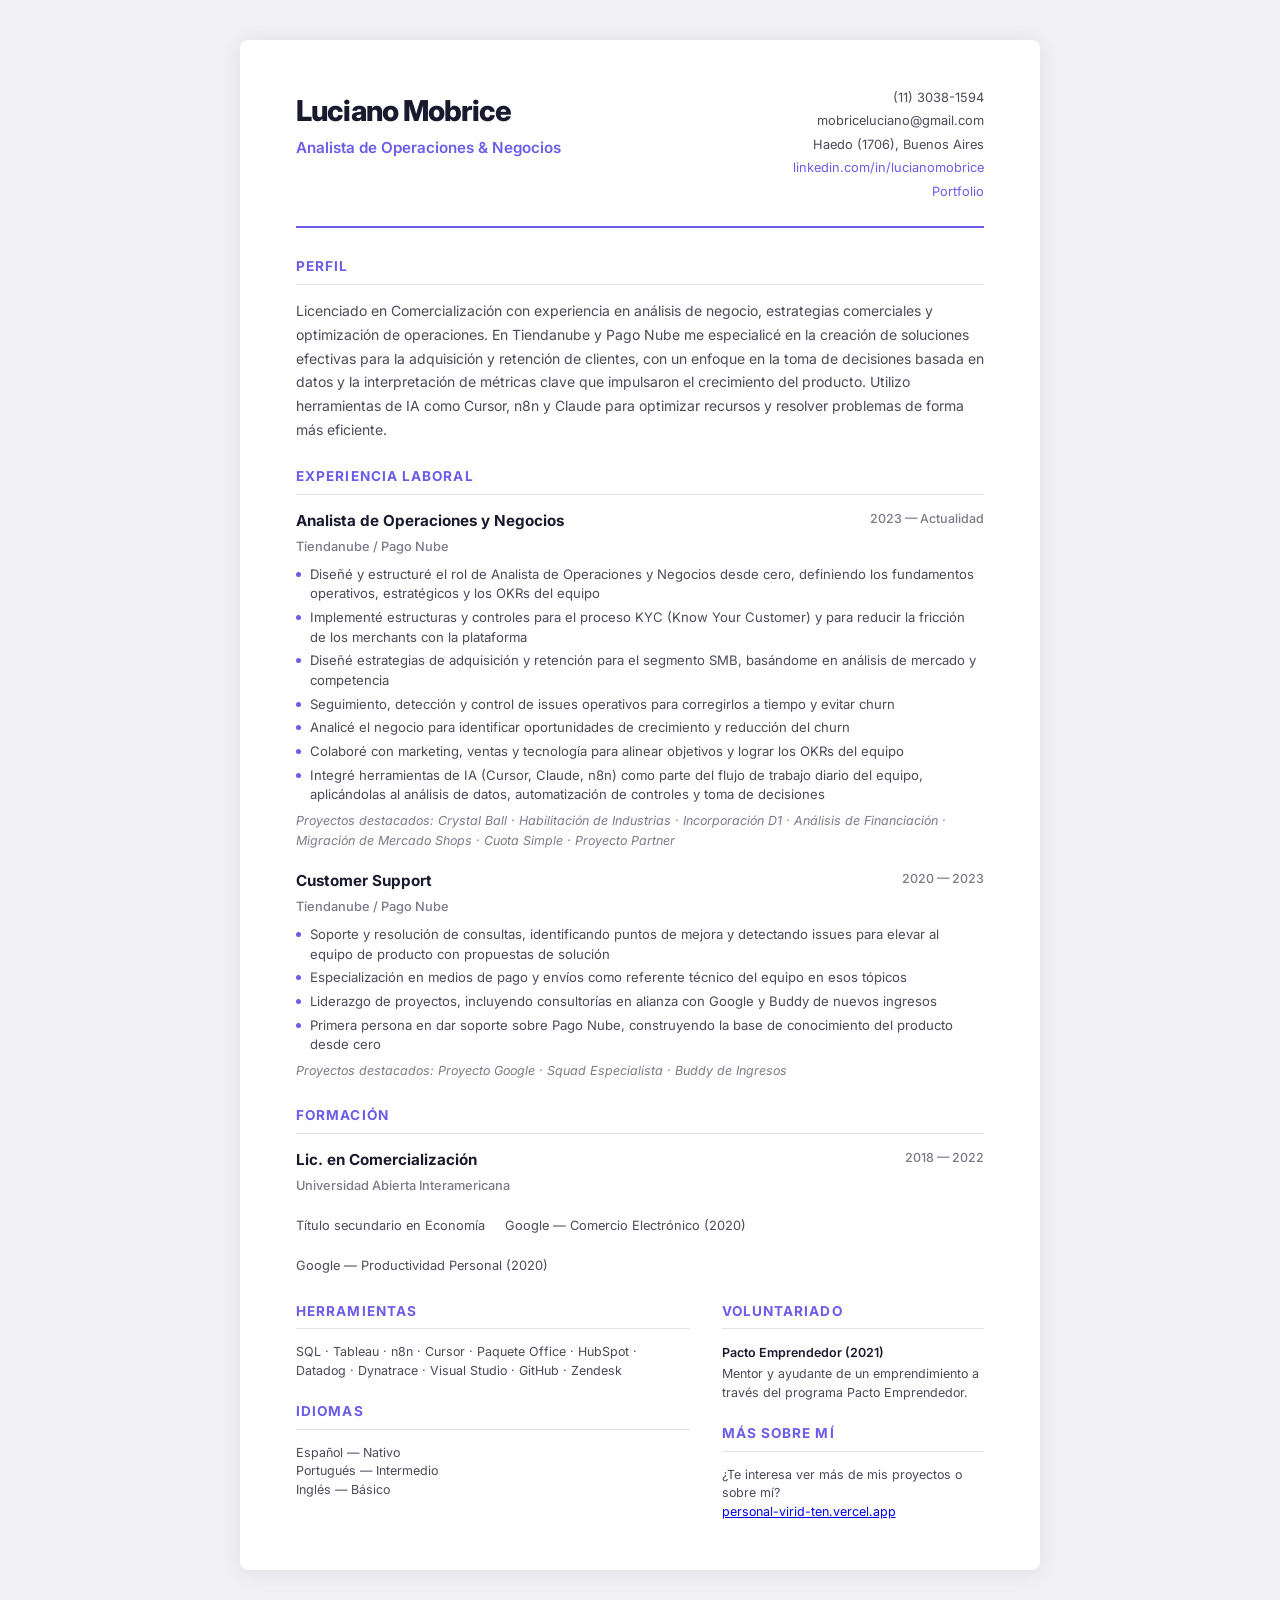
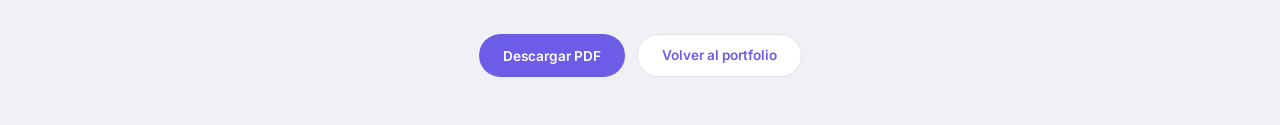
==== cv.html @ 6ab18c4e "Initial commit — portfolio personal Luciano Mobrice Co-Authored-By: Claude Sonnet 4.6 <noreply@anthr" ====
<!DOCTYPE html>
<html lang="es">
<head>
  <meta charset="UTF-8">
  <meta name="viewport" content="width=device-width, initial-scale=1.0">
  <title>CV — Luciano Mobrice</title>
  <link rel="stylesheet" href="cv.css">
  <link rel="preconnect" href="https://fonts.googleapis.com">
  <link rel="preconnect" href="https://fonts.gstatic.com" crossorigin>
  <link href="https://fonts.googleapis.com/css2?family=Inter:wght@300;400;500;600;700;800&display=swap" rel="stylesheet">
</head>
<body>
  <div class="cv">

    <header class="cv-header">
      <div class="cv-header-main">
        <h1>Luciano Mobrice</h1>
        <p class="cv-role">Analista de Operaciones & Negocios</p>
      </div>
      <div class="cv-contact">
        <span>(11) 3038-1594</span>
        <span>mobriceluciano@gmail.com</span>
        <span>Haedo (1706), Buenos Aires</span>
        <a href="https://www.linkedin.com/in/lucianomobrice/" target="_blank" rel="noopener noreferrer">linkedin.com/in/lucianomobrice</a>
        <a href="https://personal-virid-ten.vercel.app" target="_blank" rel="noopener noreferrer">Portfolio</a>
      </div>
    </header>

    <section class="cv-section">
      <h2>Perfil</h2>
      <p class="cv-profile">Licenciado en Comercialización con experiencia en análisis de negocio, estrategias comerciales y optimización de operaciones. En Tiendanube y Pago Nube me especialicé en la creación de soluciones efectivas para la adquisición y retención de clientes, con un enfoque en la toma de decisiones basada en datos y la interpretación de métricas clave que impulsaron el crecimiento del producto. Utilizo herramientas de IA como Cursor, n8n y Claude para optimizar recursos y resolver problemas de forma más eficiente.</p>
    </section>

    <section class="cv-section">
      <h2>Experiencia laboral</h2>

      <div class="cv-entry">
        <div class="cv-entry-header">
          <div>
            <h3>Analista de Operaciones y Negocios</h3>
            <span class="cv-company">Tiendanube / Pago Nube</span>
          </div>
          <span class="cv-date">2023 — Actualidad</span>
        </div>
        <ul>
          <li>Diseñé y estructuré el rol de Analista de Operaciones y Negocios desde cero, definiendo los fundamentos operativos, estratégicos y los OKRs del equipo</li>
          <li>Implementé estructuras y controles para el proceso KYC (Know Your Customer) y para reducir la fricción de los merchants con la plataforma</li>
          <li>Diseñé estrategias de adquisición y retención para el segmento SMB, basándome en análisis de mercado y competencia</li>
          <li>Seguimiento, detección y control de issues operativos para corregirlos a tiempo y evitar churn</li>
          <li>Analicé el negocio para identificar oportunidades de crecimiento y reducción del churn</li>
          <li>Colaboré con marketing, ventas y tecnología para alinear objetivos y lograr los OKRs del equipo</li>
          <li>Integré herramientas de IA (Cursor, Claude, n8n) como parte del flujo de trabajo diario del equipo, aplicándolas al análisis de datos, automatización de controles y toma de decisiones</li>
        </ul>
        <p class="cv-projects-line">Proyectos destacados: Crystal Ball · Habilitación de Industrias · Incorporación D1 · Análisis de Financiación · Migración de Mercado Shops · Cuota Simple · Proyecto Partner</p>
      </div>

      <div class="cv-entry">
        <div class="cv-entry-header">
          <div>
            <h3>Customer Support</h3>
            <span class="cv-company">Tiendanube / Pago Nube</span>
          </div>
          <span class="cv-date">2020 — 2023</span>
        </div>
        <ul>
          <li>Soporte y resolución de consultas, identificando puntos de mejora y detectando issues para elevar al equipo de producto con propuestas de solución</li>
          <li>Especialización en medios de pago y envíos como referente técnico del equipo en esos tópicos</li>
          <li>Liderazgo de proyectos, incluyendo consultorías en alianza con Google y Buddy de nuevos ingresos</li>
          <li>Primera persona en dar soporte sobre Pago Nube, construyendo la base de conocimiento del producto desde cero</li>
        </ul>
        <p class="cv-projects-line">Proyectos destacados: Proyecto Google · Squad Especialista · Buddy de Ingresos</p>
      </div>
    </section>

    <section class="cv-section">
      <h2>Formación</h2>
      <div class="cv-entry">
        <div class="cv-entry-header">
          <div>
            <h3>Lic. en Comercialización</h3>
            <span class="cv-company">Universidad Abierta Interamericana</span>
          </div>
          <span class="cv-date">2018 — 2022</span>
        </div>
      </div>
      <div class="cv-certs">
        <span>Título secundario en Economía</span>
        <span>Google — Comercio Electrónico (2020)</span>
        <span>Google — Productividad Personal (2020)</span>
      </div>
    </section>

    <div class="cv-columns">
      <section class="cv-section cv-col">
        <h2>Herramientas</h2>
        <div class="cv-skill-group">
          <p>SQL · Tableau · n8n · Cursor · Paquete Office · HubSpot · Datadog · Dynatrace · Visual Studio · GitHub · Zendesk</p>
        </div>

        <h2 class="cv-mt">Idiomas</h2>
        <div class="cv-skill-group">
          <p>Español — Nativo</p>
          <p>Portugués — Intermedio</p>
          <p>Inglés — Básico</p>
        </div>
      </section>

      <section class="cv-section cv-col">
        <h2>Voluntariado</h2>
        <div class="cv-skill-group">
          <h4>Pacto Emprendedor (2021)</h4>
          <p>Mentor y ayudante de un emprendimiento a través del programa Pacto Emprendedor.</p>
        </div>

        <h2 class="cv-mt">Más sobre mí</h2>
        <div class="cv-skill-group">
          <p>¿Te interesa ver más de mis proyectos o sobre mí?</p>
          <p><a href="https://personal-virid-ten.vercel.app" target="_blank" rel="noopener noreferrer">personal-virid-ten.vercel.app</a></p>
        </div>
      </section>
    </div>

  </div>

  <div class="cv-actions no-print">
    <button onclick="window.print()" class="cv-btn">Descargar PDF</button>
    <a href="index.html" class="cv-btn cv-btn-secondary">Volver al portfolio</a>
  </div>

</body>
</html>
---- cv.css ----
:root {
  --cv-bg: #ffffff;
  --cv-text: #1a1a2e;
  --cv-text-secondary: #4a4a5a;
  --cv-text-muted: #7a7a8a;
  --cv-accent: #6c5ce7;
  --cv-border: #e2e2ea;
  --cv-bg-light: #f6f6f9;
}

*,
*::before,
*::after {
  margin: 0;
  padding: 0;
  box-sizing: border-box;
}

body {
  font-family: 'Inter', -apple-system, BlinkMacSystemFont, sans-serif;
  background: #f0f0f5;
  color: var(--cv-text);
  line-height: 1.6;
  -webkit-font-smoothing: antialiased;
}

/* ─── CV Container ───────────────────── */

.cv {
  max-width: 800px;
  margin: 40px auto;
  background: var(--cv-bg);
  padding: 48px 56px;
  box-shadow: 0 2px 20px rgba(0, 0, 0, 0.08);
  border-radius: 8px;
}

/* ─── Header ─────────────────────────── */

.cv-header {
  display: flex;
  justify-content: space-between;
  align-items: flex-start;
  padding-bottom: 24px;
  border-bottom: 2px solid var(--cv-accent);
  margin-bottom: 28px;
}

.cv-header h1 {
  font-size: 1.8rem;
  font-weight: 800;
  letter-spacing: -0.03em;
  color: var(--cv-text);
}

.cv-role {
  font-size: 0.95rem;
  color: var(--cv-accent);
  font-weight: 600;
  margin-top: 2px;
}

.cv-contact {
  display: flex;
  flex-direction: column;
  align-items: flex-end;
  gap: 3px;
  font-size: 0.8rem;
  color: var(--cv-text-secondary);
}

.cv-contact a {
  color: var(--cv-accent);
  text-decoration: none;
}

.cv-contact a:hover {
  text-decoration: underline;
}

/* ─── Sections ───────────────────────── */

.cv-section {
  margin-bottom: 24px;
}

.cv-section h2 {
  font-size: 0.85rem;
  font-weight: 700;
  text-transform: uppercase;
  letter-spacing: 0.08em;
  color: var(--cv-accent);
  padding-bottom: 6px;
  border-bottom: 1px solid var(--cv-border);
  margin-bottom: 14px;
}

/* ─── Profile ────────────────────────── */

.cv-profile {
  font-size: 0.875rem;
  color: var(--cv-text-secondary);
  line-height: 1.7;
}

/* ─── Entries ────────────────────────── */

.cv-entry {
  margin-bottom: 18px;
}

.cv-entry:last-child {
  margin-bottom: 0;
}

.cv-entry-header {
  display: flex;
  justify-content: space-between;
  align-items: flex-start;
  margin-bottom: 6px;
}

.cv-entry-header h3 {
  font-size: 0.95rem;
  font-weight: 700;
  color: var(--cv-text);
}

.cv-company {
  font-size: 0.8rem;
  color: var(--cv-text-muted);
  font-weight: 500;
}

.cv-date {
  font-size: 0.78rem;
  color: var(--cv-text-muted);
  white-space: nowrap;
  font-weight: 500;
}

.cv-entry ul {
  list-style: none;
  padding-left: 0;
}

.cv-entry li {
  font-size: 0.82rem;
  color: var(--cv-text-secondary);
  padding-left: 14px;
  position: relative;
  margin-bottom: 4px;
  line-height: 1.5;
}

.cv-entry li::before {
  content: '';
  position: absolute;
  left: 0;
  top: 7px;
  width: 5px;
  height: 5px;
  border-radius: 50%;
  background: var(--cv-accent);
}

/* ─── Projects Line ─────────────────── */

.cv-projects-line {
  font-size: 0.78rem;
  color: var(--cv-text-muted);
  font-style: italic;
  margin-top: 6px;
}

/* ─── Projects ───────────────────────── */

.cv-projects {
  display: flex;
  flex-direction: column;
  gap: 10px;
}

.cv-project {
  padding: 10px 14px;
  background: var(--cv-bg-light);
  border-radius: 6px;
  border-left: 3px solid var(--cv-accent);
}

.cv-project h4 {
  font-size: 0.85rem;
  font-weight: 700;
  color: var(--cv-text);
  margin-bottom: 2px;
}

.cv-project p {
  font-size: 0.78rem;
  color: var(--cv-text-secondary);
  line-height: 1.5;
}

.cv-more {
  margin-top: 10px;
  font-size: 0.75rem;
  color: var(--cv-text-muted);
}

.cv-more a {
  color: var(--cv-accent);
  text-decoration: none;
}

/* ─── Certifications ─────────────────── */

.cv-certs {
  display: flex;
  gap: 20px;
  flex-wrap: wrap;
  margin-top: 8px;
}

.cv-certs span {
  font-size: 0.8rem;
  color: var(--cv-text-secondary);
}

/* ─── Columns ────────────────────────── */

.cv-columns {
  display: grid;
  grid-template-columns: 1.2fr 0.8fr;
  gap: 32px;
}

.cv-col {
  margin-bottom: 0;
}

.cv-mt {
  margin-top: 20px;
}

/* ─── Skill Groups ───────────────────── */

.cv-skill-group {
  margin-bottom: 10px;
}

.cv-skill-group:last-child {
  margin-bottom: 0;
}

.cv-skill-group h4 {
  font-size: 0.78rem;
  font-weight: 600;
  color: var(--cv-text);
  margin-bottom: 2px;
}

.cv-skill-group p {
  font-size: 0.78rem;
  color: var(--cv-text-secondary);
  line-height: 1.5;
}

/* ─── Footer ─────────────────────────── */

.cv-footer {
  margin-top: 24px;
  padding-top: 16px;
  border-top: 1px solid var(--cv-border);
  text-align: center;
}

.cv-footer p {
  font-size: 0.75rem;
  color: var(--cv-text-muted);
}

.cv-footer a {
  color: var(--cv-accent);
  text-decoration: none;
  font-weight: 600;
}

/* ─── Action Buttons ─────────────────── */

.cv-actions {
  display: flex;
  justify-content: center;
  gap: 12px;
  padding: 24px 0 48px;
}

.cv-btn {
  display: inline-flex;
  align-items: center;
  padding: 10px 24px;
  border-radius: 100px;
  font-size: 0.85rem;
  font-weight: 600;
  text-decoration: none;
  cursor: pointer;
  border: none;
  font-family: 'Inter', sans-serif;
  transition: 0.2s ease;
  background: var(--cv-accent);
  color: white;
}

.cv-btn:hover {
  opacity: 0.9;
  transform: translateY(-1px);
}

.cv-btn-secondary {
  background: white;
  color: var(--cv-accent);
  border: 1px solid var(--cv-border);
}

.cv-btn-secondary:hover {
  border-color: var(--cv-accent);
}

/* ─── Responsive ─────────────────────── */

@media (max-width: 700px) {
  .cv {
    margin: 16px;
    padding: 28px 24px;
  }

  .cv-header {
    flex-direction: column;
    gap: 12px;
  }

  .cv-contact {
    align-items: flex-start;
  }

  .cv-entry-header {
    flex-direction: column;
    gap: 2px;
  }

  .cv-columns {
    grid-template-columns: 1fr;
    gap: 0;
  }
}

/* ─── Print ──────────────────────────── */

.no-print {
  /* visible on screen */
}

@media print {
  @page {
    margin: 14mm 16mm;
    size: A4;
  }

  body {
    background: white;
    font-size: 10pt;
  }

  .no-print {
    display: none !important;
  }

  .cv {
    max-width: 100%;
    margin: 0;
    padding: 0;
    box-shadow: none;
    border-radius: 0;
  }

  .cv-header {
    padding-bottom: 12px;
    margin-bottom: 16px;
  }

  .cv-header h1 {
    font-size: 16pt;
  }

  .cv-section {
    margin-bottom: 14px;
  }

  .cv-section h2 {
    font-size: 8pt;
    margin-bottom: 8px;
    padding-bottom: 4px;
  }

  .cv-entry {
    margin-bottom: 10px;
  }

  .cv-entry-header h3 {
    font-size: 10pt;
  }

  .cv-entry li {
    font-size: 8.5pt;
    margin-bottom: 2px;
  }

  .cv-project {
    padding: 6px 10px;
    break-inside: avoid;
  }

  .cv-project h4 {
    font-size: 8.5pt;
  }

  .cv-project p {
    font-size: 8pt;
  }

  .cv-columns {
    gap: 20px;
  }

  .cv-skill-group h4 {
    font-size: 8pt;
  }

  .cv-skill-group p {
    font-size: 8pt;
  }

  .cv-footer {
    margin-top: 14px;
    padding-top: 10px;
  }

  .cv-footer p {
    font-size: 7.5pt;
  }

  a {
    color: var(--cv-accent) !important;
    text-decoration: none !important;
  }

  .cv-contact a::after {
    content: none;
  }
}
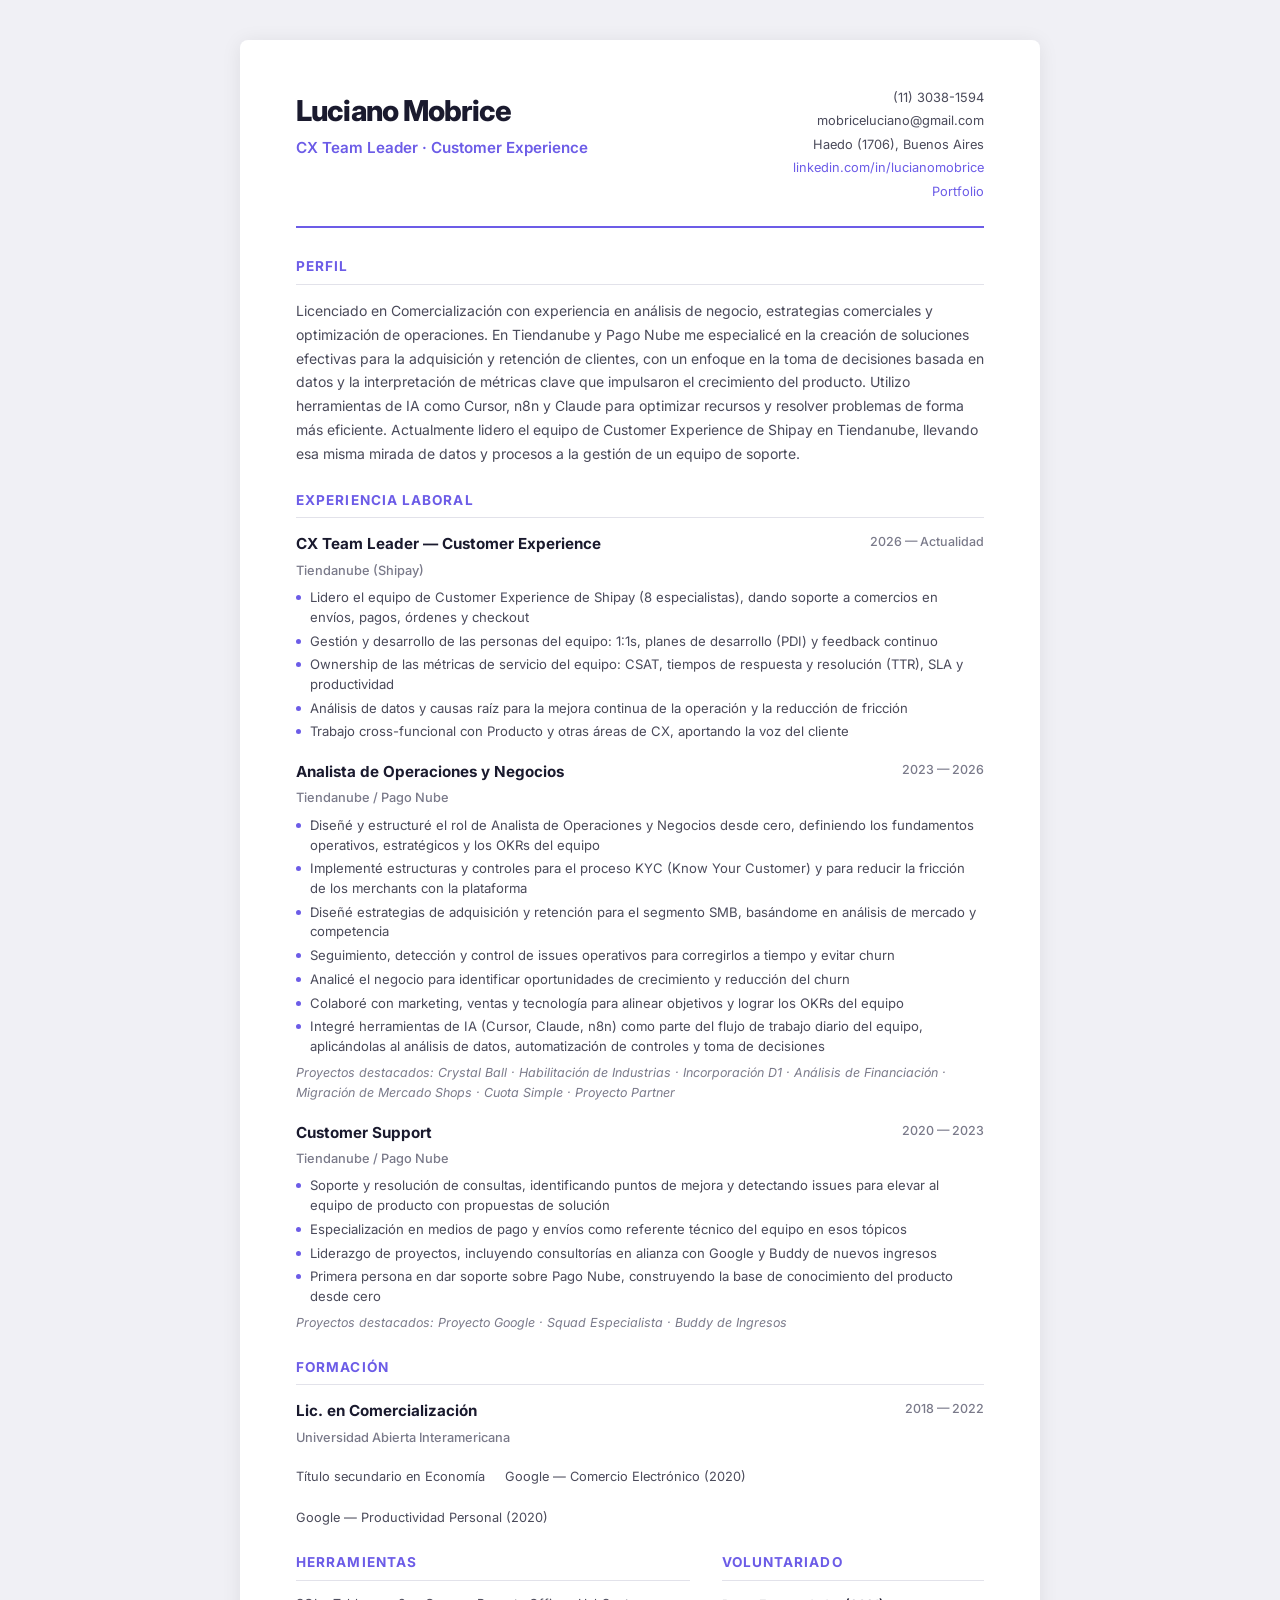
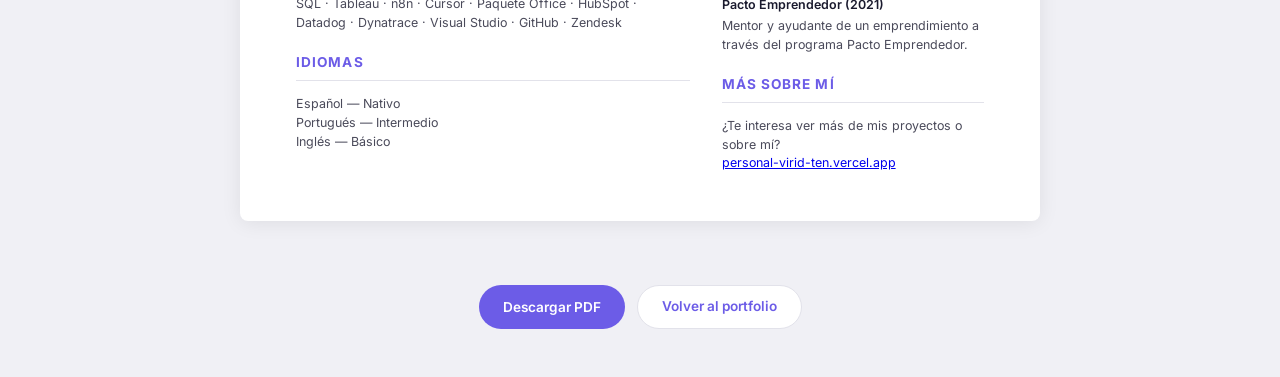
==== commit 3fa08864: "Actualizar rol: CX Team Leader — Customer Experience Co-Authored-By: Claude Opus 4.8 <noreply@anthro" ====
--- a/cv.html
+++ b/cv.html
@@ -15,7 +15,7 @@
     <header class="cv-header">
       <div class="cv-header-main">
         <h1>Luciano Mobrice</h1>
-        <p class="cv-role">Analista de Operaciones & Negocios</p>
+        <p class="cv-role">CX Team Leader · Customer Experience</p>
       </div>
       <div class="cv-contact">
         <span>(11) 3038-1594</span>
@@ -28,7 +28,7 @@
 
     <section class="cv-section">
       <h2>Perfil</h2>
-      <p class="cv-profile">Licenciado en Comercialización con experiencia en análisis de negocio, estrategias comerciales y optimización de operaciones. En Tiendanube y Pago Nube me especialicé en la creación de soluciones efectivas para la adquisición y retención de clientes, con un enfoque en la toma de decisiones basada en datos y la interpretación de métricas clave que impulsaron el crecimiento del producto. Utilizo herramientas de IA como Cursor, n8n y Claude para optimizar recursos y resolver problemas de forma más eficiente.</p>
+      <p class="cv-profile">Licenciado en Comercialización con experiencia en análisis de negocio, estrategias comerciales y optimización de operaciones. En Tiendanube y Pago Nube me especialicé en la creación de soluciones efectivas para la adquisición y retención de clientes, con un enfoque en la toma de decisiones basada en datos y la interpretación de métricas clave que impulsaron el crecimiento del producto. Utilizo herramientas de IA como Cursor, n8n y Claude para optimizar recursos y resolver problemas de forma más eficiente. Actualmente lidero el equipo de Customer Experience de Shipay en Tiendanube, llevando esa misma mirada de datos y procesos a la gestión de un equipo de soporte.</p>
     </section>
 
     <section class="cv-section">
@@ -37,10 +37,27 @@
       <div class="cv-entry">
         <div class="cv-entry-header">
           <div>
+            <h3>CX Team Leader — Customer Experience</h3>
+            <span class="cv-company">Tiendanube (Shipay)</span>
+          </div>
+          <span class="cv-date">2026 — Actualidad</span>
+        </div>
+        <ul>
+          <li>Lidero el equipo de Customer Experience de Shipay (8 especialistas), dando soporte a comercios en envíos, pagos, órdenes y checkout</li>
+          <li>Gestión y desarrollo de las personas del equipo: 1:1s, planes de desarrollo (PDI) y feedback continuo</li>
+          <li>Ownership de las métricas de servicio del equipo: CSAT, tiempos de respuesta y resolución (TTR), SLA y productividad</li>
+          <li>Análisis de datos y causas raíz para la mejora continua de la operación y la reducción de fricción</li>
+          <li>Trabajo cross-funcional con Producto y otras áreas de CX, aportando la voz del cliente</li>
+        </ul>
+      </div>
+
+      <div class="cv-entry">
+        <div class="cv-entry-header">
+          <div>
             <h3>Analista de Operaciones y Negocios</h3>
             <span class="cv-company">Tiendanube / Pago Nube</span>
           </div>
-          <span class="cv-date">2023 — Actualidad</span>
+          <span class="cv-date">2023 — 2026</span>
         </div>
         <ul>
           <li>Diseñé y estructuré el rol de Analista de Operaciones y Negocios desde cero, definiendo los fundamentos operativos, estratégicos y los OKRs del equipo</li>
